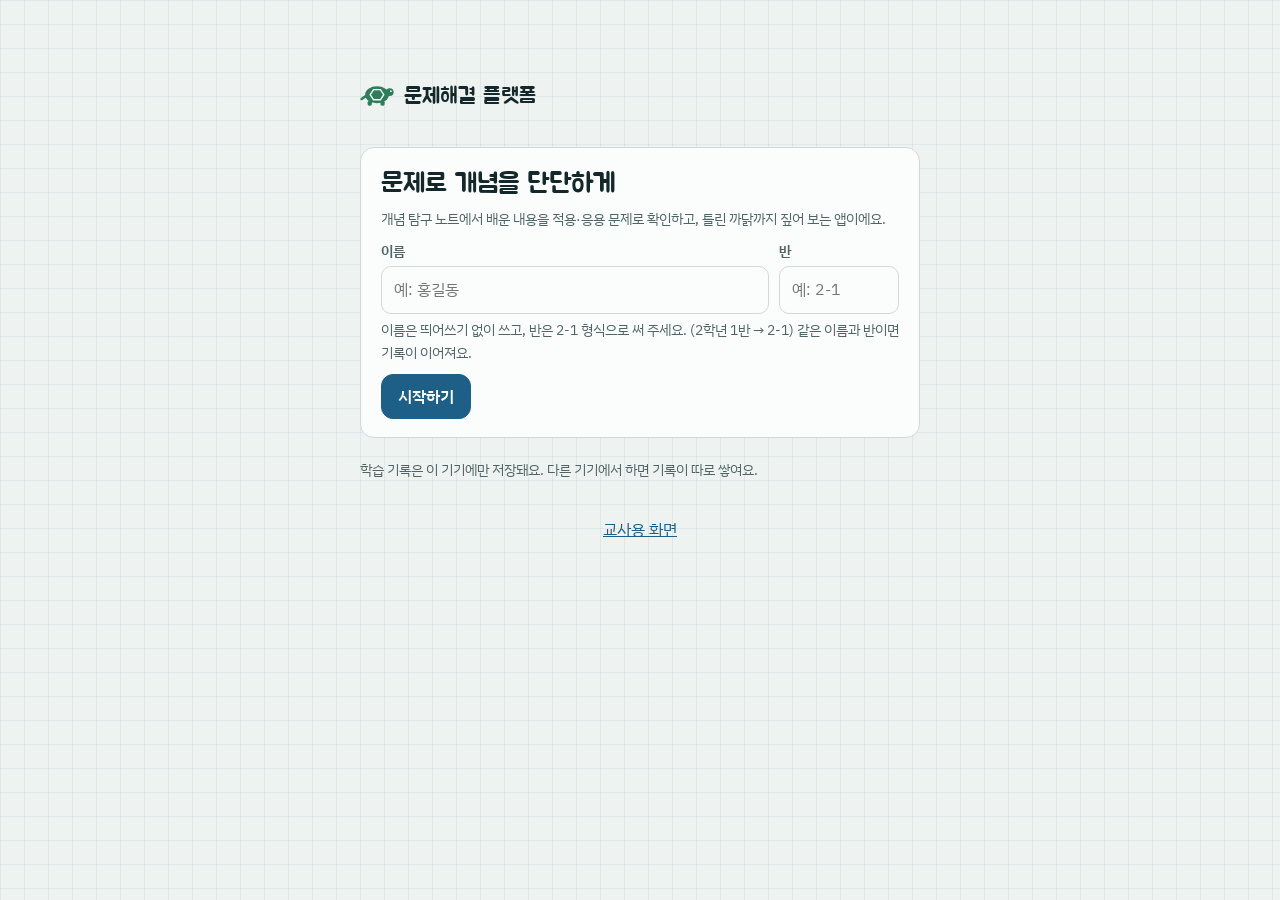
==== index.html @ 8e3d9ff3 "교과서 생각 다지기 20문항(교과서 10 + 유사 10) 추가: 생각 다지기 ①② Co-Authored-By: Claude Sonnet 5.5 <noreply@anthropic.c" ====
<!doctype html>
<html lang="ko"><head><meta charset="utf-8"><meta name="viewport" content="width=device-width,initial-scale=1">
<title>문제해결 플랫폼</title>
<link rel="stylesheet" href="https://fonts.googleapis.com/css2?family=IBM+Plex+Sans+KR:wght@400;600;700&family=Jua&display=swap">
<link rel="stylesheet" href="style.css">
</head><body>
<div id="app"></div>
<div id="toast" class="toast" role="status" aria-live="polite"></div>
<script src="helpers.js"></script>
<script src="data/g2-2-v.js"></script>
<script src="data/g2-2-v-tb.js"></script>
<script src="app.js"></script>
</body></html>
---- style.css ----
:root{
  --bg:#eef2f0;--paper:#fbfdfc;--paper2:#f1f6f4;--ink:#14282b;--ink2:#506466;--line:#cfdad8;--grid:rgba(29,95,134,.07);
  --blue:#1d5f86;--blue-soft:#dcecf4;--red:#c8382e;--red-soft:#fbe3e0;--green:#2e7d5b;--green-soft:#dff1e7;--gold:#a8690f;--gold-soft:#f8ecd2;
  --f-disp:'Jua','IBM Plex Sans KR',system-ui,sans-serif;--f-body:'IBM Plex Sans KR','Noto Sans KR',system-ui,sans-serif;--r:14px;
}
@media (prefers-color-scheme:dark){:root:not([data-theme="light"]){
  --bg:#0f1b1e;--paper:#172529;--paper2:#1d2d32;--ink:#e6f0ee;--ink2:#9db3b3;--line:#2c4247;--grid:rgba(120,180,210,.07);
  --blue:#7cc0e6;--blue-soft:#1d3a4a;--red:#ff8a7e;--red-soft:#4a2724;--green:#6fcf9f;--green-soft:#1c3a2d;--gold:#e8b45a;--gold-soft:#3d3118;color-scheme:dark}}
:root[data-theme="dark"]{
  --bg:#0f1b1e;--paper:#172529;--paper2:#1d2d32;--ink:#e6f0ee;--ink2:#9db3b3;--line:#2c4247;--grid:rgba(120,180,210,.07);
  --blue:#7cc0e6;--blue-soft:#1d3a4a;--red:#ff8a7e;--red-soft:#4a2724;--green:#6fcf9f;--green-soft:#1c3a2d;--gold:#e8b45a;--gold-soft:#3d3118;color-scheme:dark}
*{box-sizing:border-box}
body{background:var(--bg);color:var(--ink);font:400 16px/1.6 var(--f-body);
  background-image:linear-gradient(var(--grid) 1px,transparent 1px),linear-gradient(90deg,var(--grid) 1px,transparent 1px);background-size:24px 24px;
  padding-inline:16px;padding-block:14px 60px;-webkit-text-size-adjust:100%}
button,input,textarea,select{font:inherit;color:inherit}
button{cursor:pointer}
:focus-visible{outline:3px solid var(--blue);outline-offset:2px}
#app{max-width:1080px;margin:0 auto}
.top{display:flex;align-items:center;justify-content:space-between;gap:12px;flex-wrap:wrap;margin-bottom:14px}
.brand{display:flex;align-items:center;gap:10px;font:400 1.35rem var(--f-disp)}
.brand svg{flex:none}
.btn{border:1.5px solid var(--line);background:var(--paper);border-radius:12px;padding:9px 16px;font-weight:600;min-height:44px}
a.btn{text-decoration:none;display:inline-flex;align-items:center;color:var(--ink)}
.btn:hover{border-color:var(--blue)}
.btn.primary{background:var(--blue);border-color:var(--blue);color:var(--paper)}
.btn.ghost{background:transparent}
.btn.sm{min-height:36px;padding:5px 12px;font-size:.88rem}
.btn.red{border-color:var(--red);color:var(--red)}
.btn:disabled{opacity:.45;cursor:not-allowed}
.card{background:var(--paper);border:1.5px solid var(--line);border-radius:var(--r);padding:18px 20px}
.h1{font:400 1.7rem/1.3 var(--f-disp);margin:0 0 6px;text-wrap:balance}
.h2{font:400 1.2rem/1.35 var(--f-disp);margin:0 0 8px}
.note{color:var(--ink2);font-size:.9rem;margin:4px 0 10px}
.row{display:flex;gap:10px;flex-wrap:wrap;align-items:center;margin-top:10px}
.chip{display:inline-block;padding:1px 10px;border-radius:99px;font-size:.78rem;font-weight:600;background:var(--blue-soft);color:var(--blue);white-space:nowrap}
.chip.gray{background:var(--paper2);color:var(--ink2);border:1px solid var(--line)}
.chip.green{background:var(--green-soft);color:var(--green)}
.chip.gold{background:var(--gold-soft);color:var(--gold)}
.chip.red{background:var(--red-soft);color:var(--red)}
/* 시작 */
.welcome{display:grid;gap:16px;max-width:560px;margin:6vh auto 0}
.in{width:100%;border:1.5px solid var(--line);border-radius:10px;padding:10px 12px;background:var(--paper)}
.fieldrow{display:grid;grid-template-columns:1fr 120px;gap:10px}
label.l{display:block;font-size:.85rem;font-weight:600;color:var(--ink2);margin-bottom:4px}
.pcards{display:flex;flex-direction:column;gap:8px}
.pcard{display:flex;justify-content:space-between;gap:10px;text-align:left;width:100%}
/* 홈 */
.hero{display:grid;grid-template-columns:1fr auto;gap:12px;align-items:center;margin-bottom:14px}
.units{display:flex;flex-direction:column;gap:18px}
.unit h2{font:400 1.25rem var(--f-disp);margin:0 0 4px}
.unit .sub{color:var(--ink2);font-size:.9rem;margin:0 0 10px}
.lgrid{display:grid;grid-template-columns:repeat(auto-fill,minmax(290px,1fr));gap:12px}
.lcard{text-align:left;display:flex;flex-direction:column;gap:6px;border:1.5px solid var(--line);background:var(--paper);border-radius:var(--r);padding:14px 16px;min-width:0}
.lcard:hover:not(:disabled){border-color:var(--blue)}
.lcard .no{font:400 .95rem var(--f-disp);color:var(--blue)}
.lcard .t{font-weight:700;font-size:1.05rem}
.lcard .q{color:var(--ink2);font-size:.9rem}
.lcard.soon{opacity:.7;cursor:default}
.lcard.done{border-color:var(--green)}
.bar{height:8px;border-radius:6px;background:var(--paper2);border:1px solid var(--line);overflow:hidden}
.bar i{display:block;height:100%;background:var(--blue)}
/* 차시 */
.stepper{display:flex;gap:6px;flex-wrap:wrap;margin:0 0 14px}
.stepper button{display:flex;align-items:center;gap:6px;border:1.5px solid var(--line);background:var(--paper);border-radius:99px;padding:5px 14px;font-weight:600;font-size:.9rem;min-height:38px}
.stepper button.on{background:var(--blue);border-color:var(--blue);color:var(--paper)}
.stepper button.ok:not(.on){border-color:var(--green);color:var(--green)}
.stepper button:disabled{opacity:.4}
.qbig{font:400 1.55rem/1.4 var(--f-disp);text-wrap:balance;margin:6px 0 12px}
.cols{display:grid;grid-template-columns:minmax(0,1.15fr) minmax(0,1fr);gap:14px;align-items:start}
@media (max-width:880px){.cols{grid-template-columns:minmax(0,1fr)}.hero{grid-template-columns:1fr}.fieldrow{grid-template-columns:1fr}}
.opts{display:flex;flex-direction:column;gap:8px}
.opt{text-align:left;border:1.5px solid var(--line);background:var(--paper);border-radius:12px;padding:10px 14px;min-height:46px}
.opt:hover:not(:disabled){border-color:var(--blue)}
.opt.sel{border-color:var(--blue);background:var(--blue-soft)}
.opt.good{border-color:var(--green);background:var(--green-soft)}
.opt.bad{border-color:var(--red);background:var(--red-soft)}
.task{border-top:1px dashed var(--line);padding-top:12px;margin-top:12px}
.task:first-child{border-top:0;margin-top:0;padding-top:0}
.fb{margin-top:8px;padding:8px 12px;border-radius:10px;font-size:.92rem}
.fb.good{background:var(--green-soft);color:var(--green)}
.fb.bad{background:var(--red-soft);color:var(--red)}
.fb.hint{background:var(--gold-soft);color:var(--gold)}
.gen{font-size:1.1rem;line-height:2.4}
.blank{display:inline-flex;gap:4px;flex-wrap:wrap;vertical-align:middle;margin:0 4px}
.blank button{border:1.5px solid var(--blue);background:var(--paper);color:var(--blue);border-radius:8px;padding:0 12px;min-height:36px;font-weight:700}
.blank button.good{background:var(--green-soft);border-color:var(--green);color:var(--green)}
.blank button.bad{background:var(--red-soft);border-color:var(--red);color:var(--red)}
.genitem{padding:8px 0;border-bottom:1px dashed var(--line)}
.genitem:last-child{border-bottom:0}
.sumcard{border-left:5px solid var(--blue)}
.points{margin:6px 0 0;padding-left:1.2em;display:flex;flex-direction:column;gap:6px}
.def{background:var(--blue-soft);border-radius:12px;padding:10px 14px;margin:10px 0}
.def b{color:var(--blue)}
.checks{display:flex;flex-direction:column;gap:12px}
.chk{display:grid;gap:8px}
.chk .qt{font-weight:600}
.ans{display:flex;gap:8px;align-items:center;flex-wrap:wrap}
.ans input{width:120px;font-size:1.1rem;text-align:center}
.stamp{width:54px;height:54px;border:4px solid var(--red);border-radius:50%;display:grid;place-items:center;color:var(--red);font:400 1.5rem var(--f-disp);transform:rotate(-8deg)}
textarea.in{min-height:110px;resize:vertical;line-height:1.6}
.done-box{display:flex;gap:16px;align-items:center;flex-wrap:wrap}
/* 위젯 */
.widget{padding:12px 14px}
.widget svg{width:100%;height:auto;display:block;touch-action:none;background:var(--paper2);border-radius:10px;border:1px solid var(--line)}
.wtabs{display:flex;gap:6px;flex-wrap:wrap;margin-bottom:8px}
.wtabs button{border:1.5px solid var(--line);background:var(--paper);border-radius:99px;padding:3px 14px;font-weight:600;font-size:.88rem;min-height:36px}
.wtabs button.on{background:var(--blue);border-color:var(--blue);color:var(--paper)}
.ctl{display:grid;grid-template-columns:auto 1fr auto;gap:8px;align-items:center;margin-top:8px;font-size:.92rem}
.ctl input[type=range]{width:100%;min-height:32px;accent-color:var(--blue)}
.ctl output{font-weight:700;min-width:3.2em;text-align:right;font-variant-numeric:tabular-nums}
.read{display:flex;flex-wrap:wrap;gap:6px 14px;margin-top:10px;font-variant-numeric:tabular-nums}
.read span{background:var(--paper2);border:1px solid var(--line);border-radius:8px;padding:2px 10px;font-size:.92rem}
.read span.hi{border-color:var(--blue);background:var(--blue-soft)}
.verdict{margin-top:10px;padding:8px 12px;border-radius:10px;font-weight:600;background:var(--paper2);border:1px solid var(--line)}
.verdict.yes{background:var(--green-soft);border-color:var(--green);color:var(--green)}
.verdict.no{background:var(--red-soft);border-color:var(--red);color:var(--red)}
.chips{display:flex;flex-wrap:wrap;gap:6px;margin-top:8px}
.chips span{border:1.5px solid var(--blue);border-radius:8px;padding:1px 9px;font-size:.84rem;background:var(--paper)}
.chips.gold span{border-color:var(--gold);color:var(--gold)}
.grid-combo{display:grid;gap:4px;margin-top:8px}
.grid-combo span{border:1.5px solid var(--blue);background:var(--paper);border-radius:6px;padding:2px 4px;font-size:.78rem;text-align:center;white-space:nowrap}
.svgt{fill:var(--ink);font:600 13px var(--f-body)}
.svgm{fill:var(--ink2);font:500 11px var(--f-body)}
/* 교사용 */
.syncline{display:flex;align-items:center;gap:8px;flex-wrap:wrap;padding:8px 12px;border-radius:10px;background:var(--paper2);border:1px solid var(--line);font-size:.9rem;margin:6px 0}
.syncline .dot{width:10px;height:10px;border-radius:50%;background:var(--ink2);flex:none}
.syncline.on .dot{background:var(--blue)}.syncline.err{border-color:var(--red)}.syncline.err .dot{background:var(--red)}
.tscroll{overflow-x:auto;padding:6px 8px}
.mx{border-collapse:collapse;width:100%;min-width:640px}
.mx th{font-size:.78rem;color:var(--ink2);font-weight:600;padding:6px 6px;text-align:center;border-bottom:1px solid var(--line);white-space:nowrap}
.mx th:first-child,.mx td:first-child{text-align:left}
.mx td{padding:8px 6px;border-bottom:1px solid var(--line);text-align:center}
.mx tbody tr{cursor:pointer}.mx tbody tr:hover{background:var(--paper2)}
.cell{display:inline-block;min-width:34px;padding:0 6px;border-radius:8px;font-size:.82rem;font-weight:700}
.cell.d{background:var(--green-soft);color:var(--green)}.cell.p{background:var(--gold-soft);color:var(--gold)}.cell.n{color:var(--line)}
.refl{background:var(--paper2);border-radius:10px;padding:8px 12px;margin:6px 0;white-space:pre-wrap;word-break:break-word}
.refl small{display:block;color:var(--ink2);margin-bottom:2px}
.toast{position:fixed;left:50%;bottom:24px;transform:translateX(-50%);background:var(--ink);color:var(--bg);padding:10px 18px;border-radius:99px;opacity:0;pointer-events:none;transition:opacity .2s;z-index:9;font-size:.92rem}
.toast.on{opacity:1}
.link{background:none;border:0;color:var(--blue);text-decoration:underline;padding:6px;min-height:36px}
@media (prefers-reduced-motion:reduce){*{transition:none!important}}

.figbox{margin:8px 0 12px;max-width:340px}.qfig{width:100%;height:auto;display:block;background:var(--paper2);border:1px solid var(--line);border-radius:10px}.figcap{font-size:11px;color:var(--ink2);margin-top:4px}

/* ===== 문제해결 플랫폼 추가 ===== */
.qfig{width:100%;max-width:340px;height:auto;display:block;margin:6px auto}
.figbox{margin:8px 0}.figcap{color:var(--ink2);font-size:.78rem;text-align:center}
.toast{position:fixed;left:50%;bottom:22px;transform:translateX(-50%) translateY(20px);background:var(--ink);color:var(--paper);padding:10px 16px;border-radius:12px;opacity:0;pointer-events:none;transition:.2s;z-index:50;max-width:92vw;font-size:.92rem}
.toast.on{opacity:1;transform:translateX(-50%)}
.link{background:none;border:0;color:var(--blue);text-decoration:underline;padding:8px;min-height:44px}
.pdots{display:flex;gap:6px;flex-wrap:wrap;margin:0 0 12px}
.pdots button{width:34px;height:34px;border-radius:50%;border:1.5px solid var(--line);background:var(--paper);font-weight:700;font-size:.85rem;padding:0}
.pdots button.on{background:var(--blue);border-color:var(--blue);color:var(--paper)}
.pdots button.ok{border-color:var(--green);color:var(--green)}
.pdots button.on.ok{background:var(--green);color:var(--paper)}
.lv{display:inline-block;padding:1px 10px;border-radius:99px;font-size:.78rem;font-weight:700;margin-right:6px}
.lv1{background:var(--green-soft);color:var(--green)}.lv2{background:var(--blue-soft);color:var(--blue)}
.lv3{background:var(--gold-soft);color:var(--gold)}.lv4{background:var(--red-soft);color:var(--red)}
.causes{display:flex;flex-direction:column;gap:6px;margin-top:8px}
.causes .opt{min-height:40px;padding:6px 12px;font-size:.9rem}
.stepq{border-top:1px dashed var(--line);padding-top:10px;margin-top:10px}
.stepq:first-of-type{border-top:0;margin-top:0;padding-top:0}
.gradechips{display:flex;gap:8px;flex-wrap:wrap;margin:8px 0}
.gradechips .btn[disabled]{opacity:.45}
.unitchips{display:flex;gap:8px;flex-wrap:wrap;margin:0 0 10px}
.eqn{font-variant-numeric:tabular-nums}
.warn{background:var(--gold-soft);color:var(--gold);border-radius:10px;padding:8px 12px;font-size:.9rem;margin:8px 0}
@media (max-width:420px){.card{padding:14px 14px}.h1{font-size:1.45rem}.qbig{font-size:1.3rem}.top{gap:8px}}
.mx{min-width:0}
.mx td,.mx th{padding-inline:4px}
.tscroll{padding:6px 0}
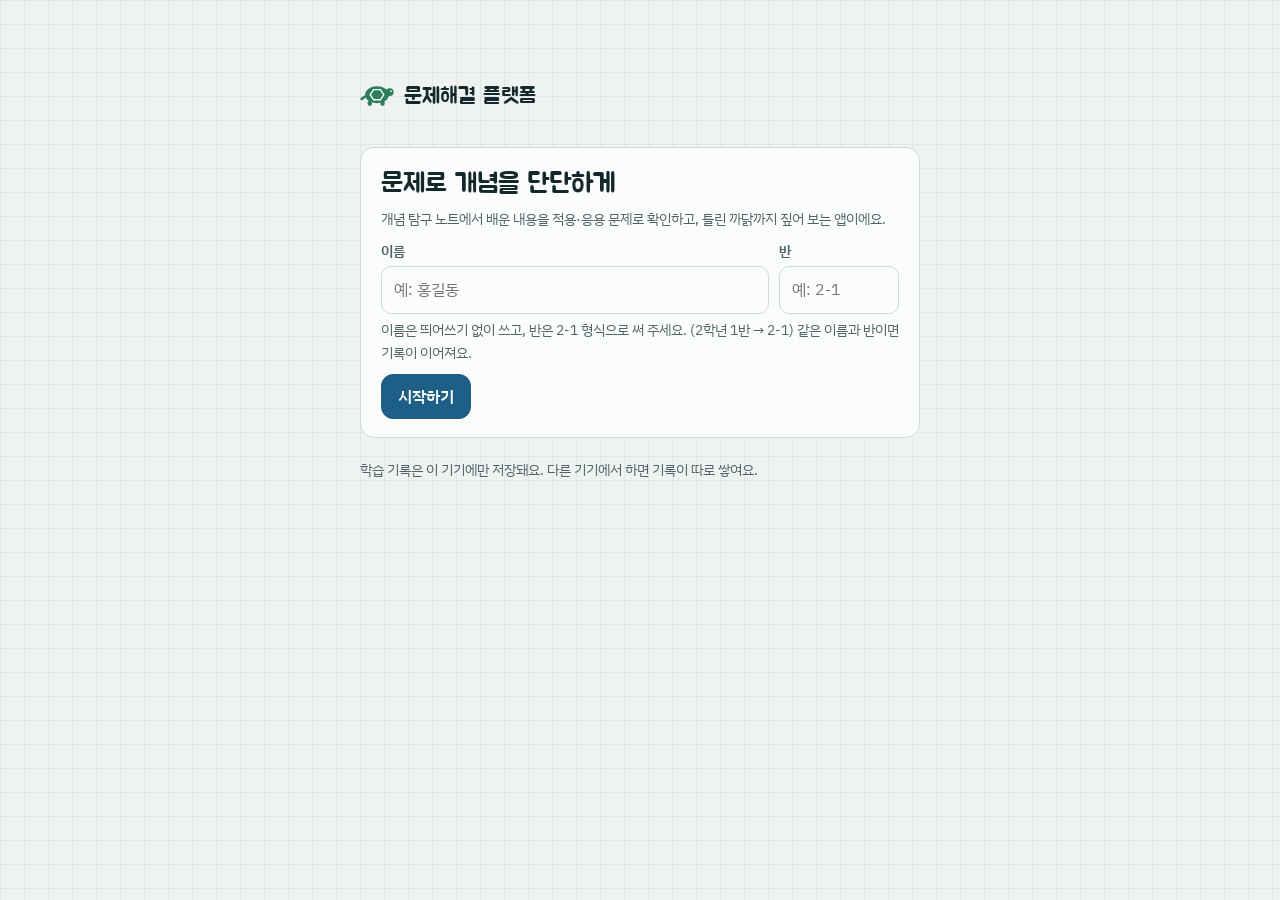
==== commit 71b03cb3: "중3 Ⅴ. 통계 대푯값 추가: 교과서 문제 + 유사 문제 40문항(대푯값 ①~④) Co-Authored-By: Claude Sonnet 5.5 <noreply@anthropic.c" ====
--- a/index.html
+++ b/index.html
@@ -9,5 +9,9 @@
 <script src="helpers.js"></script>
 <script src="data/g2-2-v.js"></script>
 <script src="data/g2-2-v-tb.js"></script>
+<script src="data/g2-2-v-tb2.js"></script>
+<script src="data/g2-2-vi.js"></script>
+<script src="data/g2-2-vi-m.js"></script>
+<script src="data/g3-5.js"></script>
 <script src="app.js"></script>
 </body></html>
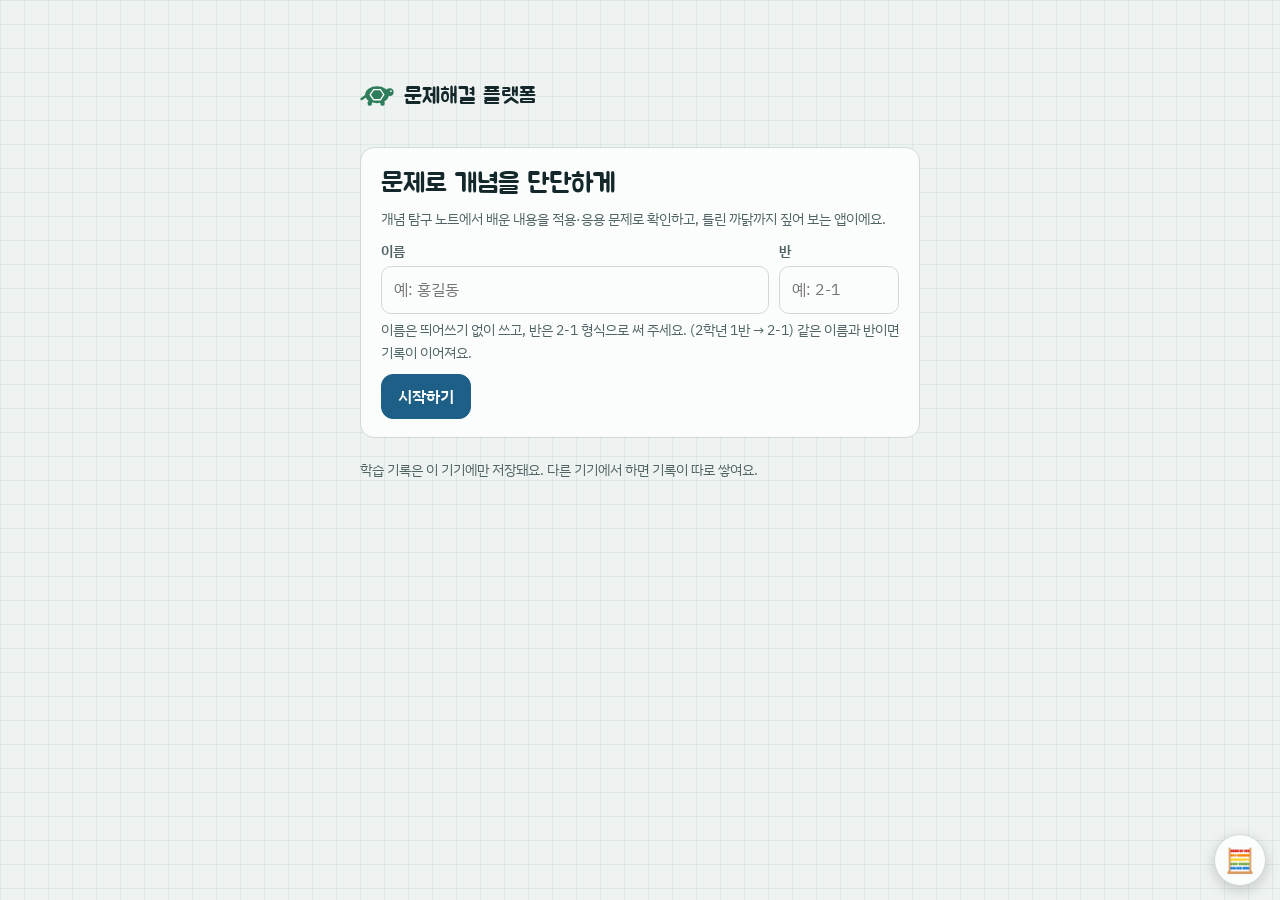
==== commit ffc74072: "학생용 계산기 추가 Co-Authored-By: Claude Sonnet 5.5 <noreply@anthropic.com> Claude-Session: https://claude." ====
--- a/index.html
+++ b/index.html
@@ -13,5 +13,8 @@
 <script src="data/g2-2-vi.js"></script>
 <script src="data/g2-2-vi-m.js"></script>
 <script src="data/g3-5.js"></script>
+<script src="data/g3-5b.js"></script>
+<script src="data/g3-5c.js"></script>
 <script src="app.js"></script>
+<script src="calc.js"></script>
 </body></html>
--- a/style.css
+++ b/style.css
@@ -170,3 +170,19 @@
 .mx{min-width:0}
 .mx td,.mx th{padding-inline:4px}
 .tscroll{padding:6px 0}
+
+
+.padbox{margin:8px 0 10px}.padtools{gap:6px;flex-wrap:wrap;margin:8px 0 6px}.padcv{display:block;width:100%;height:280px;background:var(--paper);border:1.5px dashed var(--line);border-radius:12px;touch-action:none;cursor:crosshair;background-image:linear-gradient(var(--line) 1px,transparent 1px);background-size:100% 28px}
+
+/* ===== 계산기 ===== */
+.calcfab{position:fixed;right:14px;bottom:14px;width:52px;height:52px;border-radius:50%;border:1.5px solid var(--line);background:var(--paper);font-size:1.5rem;box-shadow:0 4px 14px rgba(0,0,0,.18);z-index:40;padding:0}
+.calcbox{position:fixed;right:10px;bottom:10px;width:min(300px,calc(100vw - 20px));background:var(--paper);border:1.5px solid var(--line);border-radius:16px;box-shadow:0 8px 28px rgba(0,0,0,.28);z-index:45;padding:10px}
+.calcbox[hidden],.calcfab[hidden]{display:none}
+.calchead{display:flex;justify-content:space-between;align-items:center;margin-bottom:6px}
+.calcx{border:0;background:none;font-size:1.1rem;min-width:44px;min-height:36px;color:var(--ink2)}
+.calcdisp{background:var(--paper2);border-radius:10px;padding:8px 12px;text-align:right;min-height:64px;margin-bottom:8px;overflow:hidden}
+.calcex{color:var(--ink2);font-size:.85rem;min-height:1.2em;word-break:break-all}
+.calcrs{font-size:1.6rem;font-weight:700;word-break:break-all;font-variant-numeric:tabular-nums}
+.calcgrid{display:grid;grid-template-columns:repeat(4,1fr);gap:6px}
+.ck{min-height:44px;border-radius:10px;border:1.5px solid var(--line);background:var(--paper2);font-size:1.1rem;font-weight:600;padding:0}
+.ck.num{background:var(--paper)}.ck.clr{color:var(--red)}.ck.eq{background:var(--blue);border-color:var(--blue);color:var(--paper)}
